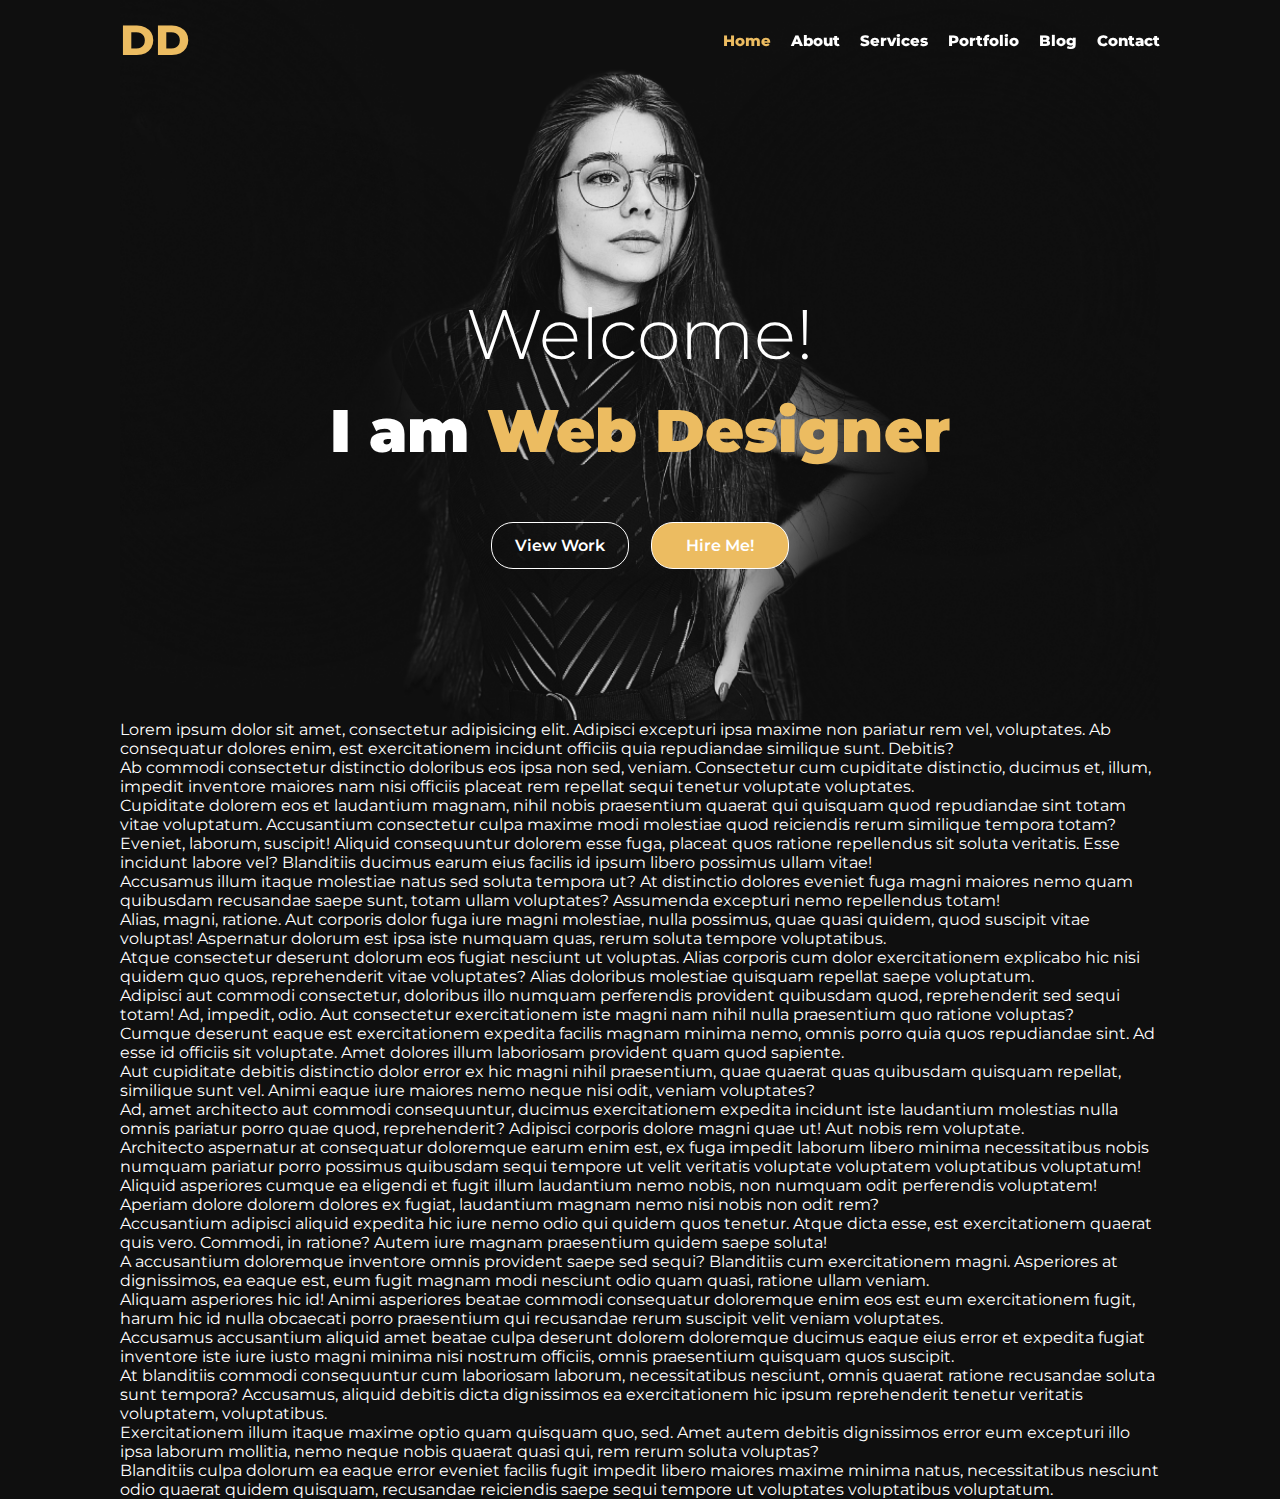
==== index.html @ 5b149321 "Header is complete" ====
<!doctype html>
<html lang="en">
<head>
    <meta charset="UTF-8">
    <meta name="viewport"
          content="width=device-width, user-scalable=no, initial-scale=1.0, maximum-scale=1.0, minimum-scale=1.0">
    <meta http-equiv="X-UA-Compatible" content="ie=edge">
    <link rel="preconnect" href="https://fonts.googleapis.com">
    <link rel="preconnect" href="https://fonts.gstatic.com" crossorigin>
    <link href="https://fonts.googleapis.com/css2?family=Montserrat:ital,wght@0,100;0,200;0,300;0,400;0,500;0,600;0,700;0,800;0,900;1,100;1,200;1,300;1,400;1,500;1,600;1,700;1,800;1,900&display=swap"
          rel="stylesheet">
    <link rel="stylesheet" href="css/styles.css">
    <title>Document</title>
</head>
<body>
<header class="header">
    <div class="arrow-back">
        <span></span>
    </div>
    <div class="container">
        <div class="header__body">
            <a class="header__brand" href="#">DD</a>
            <div class="menu-burger">
                <span></span>
            </div>
            <nav class="header__menu">
                <ul class="header__list">
                    <li><a href="#" class="header__link header__link_active">Home</a></li>
                    <li><a href="#" class="header__link">About</a></li>
                    <li><a href="#" class="header__link">Services</a></li>
                    <li><a href="#" class="header__link">Portfolio</a></li>
                    <li><a href="#" class="header__link">Blog</a></li>
                    <li><a href="#" class="header__link">Contact</a></li>
                </ul>
            </nav>
        </div>
    </div>
</header>
<section class="welcome">
    <div class="container">
        <div class="welcome__wrapper">
            <h1 class="welcome__title">Welcome!</h1>
            <h2 class="welcome__subtitle">I am <span class="welcome__subtitle welcome__subtitle_colored">Web Designer</span></h2>
            <div class="welcome__btns">
                <a class="welcome__btn" href="#">View Work</a>
                <a class="welcome__btn welcome__btn_colored" href="#">Hire Me!</a>
            </div>
        </div>
    </div>
</section>
<section class="about">
    <div class="container">
        <div>Lorem ipsum dolor sit amet, consectetur adipisicing elit. Adipisci excepturi ipsa maxime non pariatur rem
            vel,
            voluptates. Ab consequatur dolores enim, est exercitationem incidunt officiis quia repudiandae similique
            sunt.
            Debitis?
        </div>
        <div>Ab commodi consectetur distinctio doloribus eos ipsa non sed, veniam. Consectetur cum cupiditate
            distinctio,
            ducimus et, illum, impedit inventore maiores nam nisi officiis placeat rem repellat sequi tenetur voluptate
            voluptates.
        </div>
        <div>Cupiditate dolorem eos et laudantium magnam, nihil nobis praesentium quaerat qui quisquam quod repudiandae
            sint
            totam vitae voluptatum. Accusantium consectetur culpa maxime modi molestiae quod reiciendis rerum similique
            tempora totam?
        </div>
        <div>Eveniet, laborum, suscipit! Aliquid consequuntur dolorem esse fuga, placeat quos ratione repellendus sit
            soluta
            veritatis. Esse incidunt labore vel? Blanditiis ducimus earum eius facilis id ipsum libero possimus ullam
            vitae!
        </div>
        <div>Accusamus illum itaque molestiae natus sed soluta tempora ut? At distinctio dolores eveniet fuga magni
            maiores
            nemo quam quibusdam recusandae saepe sunt, totam ullam voluptates? Assumenda excepturi nemo repellendus
            totam!
        </div>
        <div>Alias, magni, ratione. Aut corporis dolor fuga iure magni molestiae, nulla possimus, quae quasi quidem,
            quod
            suscipit vitae voluptas! Aspernatur dolorum est ipsa iste numquam quas, rerum soluta tempore voluptatibus.
        </div>
        <div>Atque consectetur deserunt dolorum eos fugiat nesciunt ut voluptas. Alias corporis cum dolor exercitationem
            explicabo hic nisi quidem quo quos, reprehenderit vitae voluptates? Alias doloribus molestiae quisquam
            repellat
            saepe voluptatum.
        </div>
        <div>Adipisci aut commodi consectetur, doloribus illo numquam perferendis provident quibusdam quod,
            reprehenderit
            sed sequi totam! Ad, impedit, odio. Aut consectetur exercitationem iste magni nam nihil nulla praesentium
            quo
            ratione voluptas?
        </div>
        <div>Cumque deserunt eaque est exercitationem expedita facilis magnam minima nemo, omnis porro quia quos
            repudiandae
            sint. Ad esse id officiis sit voluptate. Amet dolores illum laboriosam provident quam quod sapiente.
        </div>
        <div>Aut cupiditate debitis distinctio dolor error ex hic magni nihil praesentium, quae quaerat quas quibusdam
            quisquam repellat, similique sunt vel. Animi eaque iure maiores nemo neque nisi odit, veniam voluptates?
        </div>
        <div>Ad, amet architecto aut commodi consequuntur, ducimus exercitationem expedita incidunt iste laudantium
            molestias nulla omnis pariatur porro quae quod, reprehenderit? Adipisci corporis dolore magni quae ut! Aut
            nobis
            rem voluptate.
        </div>
        <div>Architecto aspernatur at consequatur doloremque earum enim est, ex fuga impedit laborum libero minima
            necessitatibus nobis numquam pariatur porro possimus quibusdam sequi tempore ut velit veritatis voluptate
            voluptatem voluptatibus voluptatum!
        </div>
        <div>Aliquid asperiores cumque ea eligendi et fugit illum laudantium nemo nobis, non numquam odit perferendis
            voluptatem! Aperiam dolore dolorem dolores ex fugiat, laudantium magnam nemo nisi nobis non odit rem?
        </div>
        <div>Accusantium adipisci aliquid expedita hic iure nemo odio qui quidem quos tenetur. Atque dicta esse, est
            exercitationem quaerat quis vero. Commodi, in ratione? Autem iure magnam praesentium quidem saepe soluta!
        </div>
        <div>A accusantium doloremque inventore omnis provident saepe sed sequi? Blanditiis cum exercitationem magni.
            Asperiores at dignissimos, ea eaque est, eum fugit magnam modi nesciunt odio quam quasi, ratione ullam
            veniam.
        </div>
        <div>Aliquam asperiores hic id! Animi asperiores beatae commodi consequatur doloremque enim eos est eum
            exercitationem fugit, harum hic id nulla obcaecati porro praesentium qui recusandae rerum suscipit velit
            veniam
            voluptates.
        </div>
        <div>Accusamus accusantium aliquid amet beatae culpa deserunt dolorem doloremque ducimus eaque eius error et
            expedita fugiat inventore iste iure iusto magni minima nisi nostrum officiis, omnis praesentium quisquam
            quos
            suscipit.
        </div>
        <div>At blanditiis commodi consequuntur cum laboriosam laborum, necessitatibus nesciunt, omnis quaerat ratione
            recusandae soluta sunt tempora? Accusamus, aliquid debitis dicta dignissimos ea exercitationem hic ipsum
            reprehenderit tenetur veritatis voluptatem, voluptatibus.
        </div>
        <div>Exercitationem illum itaque maxime optio quam quisquam quo, sed. Amet autem debitis dignissimos error eum
            excepturi illo ipsa laborum mollitia, nemo neque nobis quaerat quasi qui, rem rerum soluta voluptas?
        </div>
        <div>Blanditiis culpa dolorum ea eaque error eveniet facilis fugit impedit libero maiores maxime minima natus,
            necessitatibus nesciunt odio quaerat quidem quisquam, recusandae reiciendis saepe sequi tempore ut
            voluptates
            voluptatibus voluptatum.
        </div>
    </div>
</section>
<script src="js/main.js"></script>
</body>
</html>
---- css/styles.css ----
/*ZERO STYLES*/
*, *::before, *::after {
    box-sizing: border-box;
}

* {
    margin: 0;
    padding: 0;
    font: inherit;
}

body {
    min-height: 100vh;
}

img, picture, svg, video {
    display: block;
    max-width: 100%;
}

ul li {
    list-style: none;
}

a {
    text-decoration: none;
    color: white;
}

/*GLOBAL*/
body {
    font-family: 'Montserrat', sans-serif;
    background-color: #0F0F0F;
    color: white;
}

.container {
    max-width: 1070px;
    margin: 0 auto;
    padding: 0 15px;
}

/*HEADER*/
.header {
    position: fixed;
    align-items: center;
    width: 100%;
    top: 0;
    left: 0;
    z-index: 50;
    background-color: transparent;
    transition: transform .1s linear;
}

.header.header_hide {
    transform: translateY(-80px);
}

.header.like_a_glass::before {
    content: '';
    position: absolute;
    top: 0;
    left: 0;
    width: 100%;
    height: 100%;
    background: rgba(8, 8, 8, 0.50);
    backdrop-filter: blur(4.5px);
}

.header__body {
    position: relative;
    display: flex;
    justify-content: space-between;
    align-items: center;
    height: 80px;
}

.header__brand {
    color: #ECBC61;
    font-size: 42px;
    font-weight: 800;
    opacity: 1;
    transition: all 0.3s;
}

.header__list {
    display: flex;
}

.header__list li {
    margin: 0 0 0 20px;
}

.header__link {
    font-size: 15px;
    font-weight: 800;
}

.header__link.header__link_active {
    color: #ECBC61;
}

.header__link:hover {
    color: #ECBC61;
    transition: all 0.3s;
}

.menu-burger {
    display: none;
}

.arrow-back {
    opacity: 0;
    transition: all 0.2s;
}

/*SECTION WELCOME*/
.welcome__wrapper {
    display: flex;
    flex-direction: column;
    justify-content: center;
    min-height: 720px;
    background-repeat: no-repeat;
    background-size: cover;
    background-position: center;
    background-image: url('../images/designer_photo.png');
}

.welcome__title {
    color: #FFF;
    text-align: center;
    font-size: 70px;
    font-weight: 300;
    margin-top: 140px;
}

.welcome__subtitle {
    color: #FFF;
    text-align: center;
    font-size: 60px;
    font-weight: 900;
    margin-top: 17px;
}

.welcome__subtitle.welcome__subtitle_colored {
    color: #ECBC61;
}

.welcome__btns {
    display: flex;
    justify-content: center;
    margin-top: 55px;
}

.welcome__btn {
    display: flex;
    justify-content: center;
    align-items: center;
    color: #FFF;
    text-align: center;
    font-size: 16px;
    font-weight: 600;
    width: 138px;
    height: 47px;
    flex-shrink: 0;
    border-radius: 22px;
    border: 1px solid #FFF;
    transition: all 0.3s;
}

.welcome__btn.welcome__btn_colored {
    background-color: #ECBC61;
}

.welcome__btn:hover {
    background-color: #ECBC61;
    transition: all 0.3s;
}

.welcome__btn + .welcome__btn {
    margin-left: 22px;
}

/*MEDIA*/
@media (max-width: 767px) {
    body.active {
        overflow: hidden;
    }

    .header.header_hide {
        transform: translateY(-50px);
    }

    .header__body {
        height: 50px;
    }

    /*menu-burger*/
    .menu-burger {
        display: block;
        position: relative;
        width: 47px;
        height: 21px;
    }

    .menu-burger span {
        position: absolute;
        background-color: #ECBC61;
        left: 0;
        width: 100%;
        height: 2px;
        top: 9px;
        border-radius: 5px;
    }

    .menu-burger::before,
    .menu-burger::after {
        content: '';
        background-color: #ECBC61;
        position: absolute;
        width: 100%;
        height: 2px;
        left: 0;
        border-radius: 5px;
    }

    .menu-burger::before {
        top: 1px;
    }

    .menu-burger::after {
        bottom: 2px;
    }

    .menu-burger.active {
        display: none;
    }

    /*arrow-back*/
    .arrow-back {
        opacity: 0;
        position: fixed;
        width: 47px;
        height: 21px;
        left: 10px;
        top: 25px;
        z-index: 3;
    }

    .arrow-back.active {
        opacity: 1;
        transition: all 2s;
    }

    .arrow-back span {
        position: absolute;
        background-color: #ECBC61;
        left: 0;
        width: 100%;
        height: 2px;
        top: 9px;
        border-radius: 5px;
    }

    .arrow-back::before,
    .arrow-back::after {
        content: '';
        background-color: #ECBC61;
        position: absolute;
        width: 50%;
        height: 2px;
        left: 0;
        border-radius: 5px;
    }

    .arrow-back::before {
        top: 1px;
        left: -3px;
        transform: rotate(-45deg);
    }

    .arrow-back::after {
        bottom: 2px;
        left: -3px;
        transform: rotate(45deg);
    }

    /*header__brand*/
    .header__brand.active {
        opacity: 0;
        transition: all 0.3s;
    }

    /*header__menu*/
    .header__menu {
        position: fixed;
        top: 0;
        right: -100%;
        width: 100%;
        height: 100%;
        overflow: auto;
        background: rgba(8, 8, 8, 0.50);
        backdrop-filter: blur(4.5px);
        padding: 0 10px 20px 10px;
        transition: all 0.4s;
    }

    .header__menu.active {
        right: 0;
    }

    .header__list {
        display: flex;
        flex-direction: column;
        align-items: end;
    }

    .header__list li {
        margin: 20px 0 0 0;
    }

    .header__link {
        font-size: 25px;
    }

    /*SECTION WELCOME MEDIA*/
    .welcome__wrapper {
        min-height: 450px;
    }

    .welcome__title {
        font-size: 34px;
        margin-top: 140px;
    }

    .welcome__subtitle {
        font-size: 30px;
    }
}
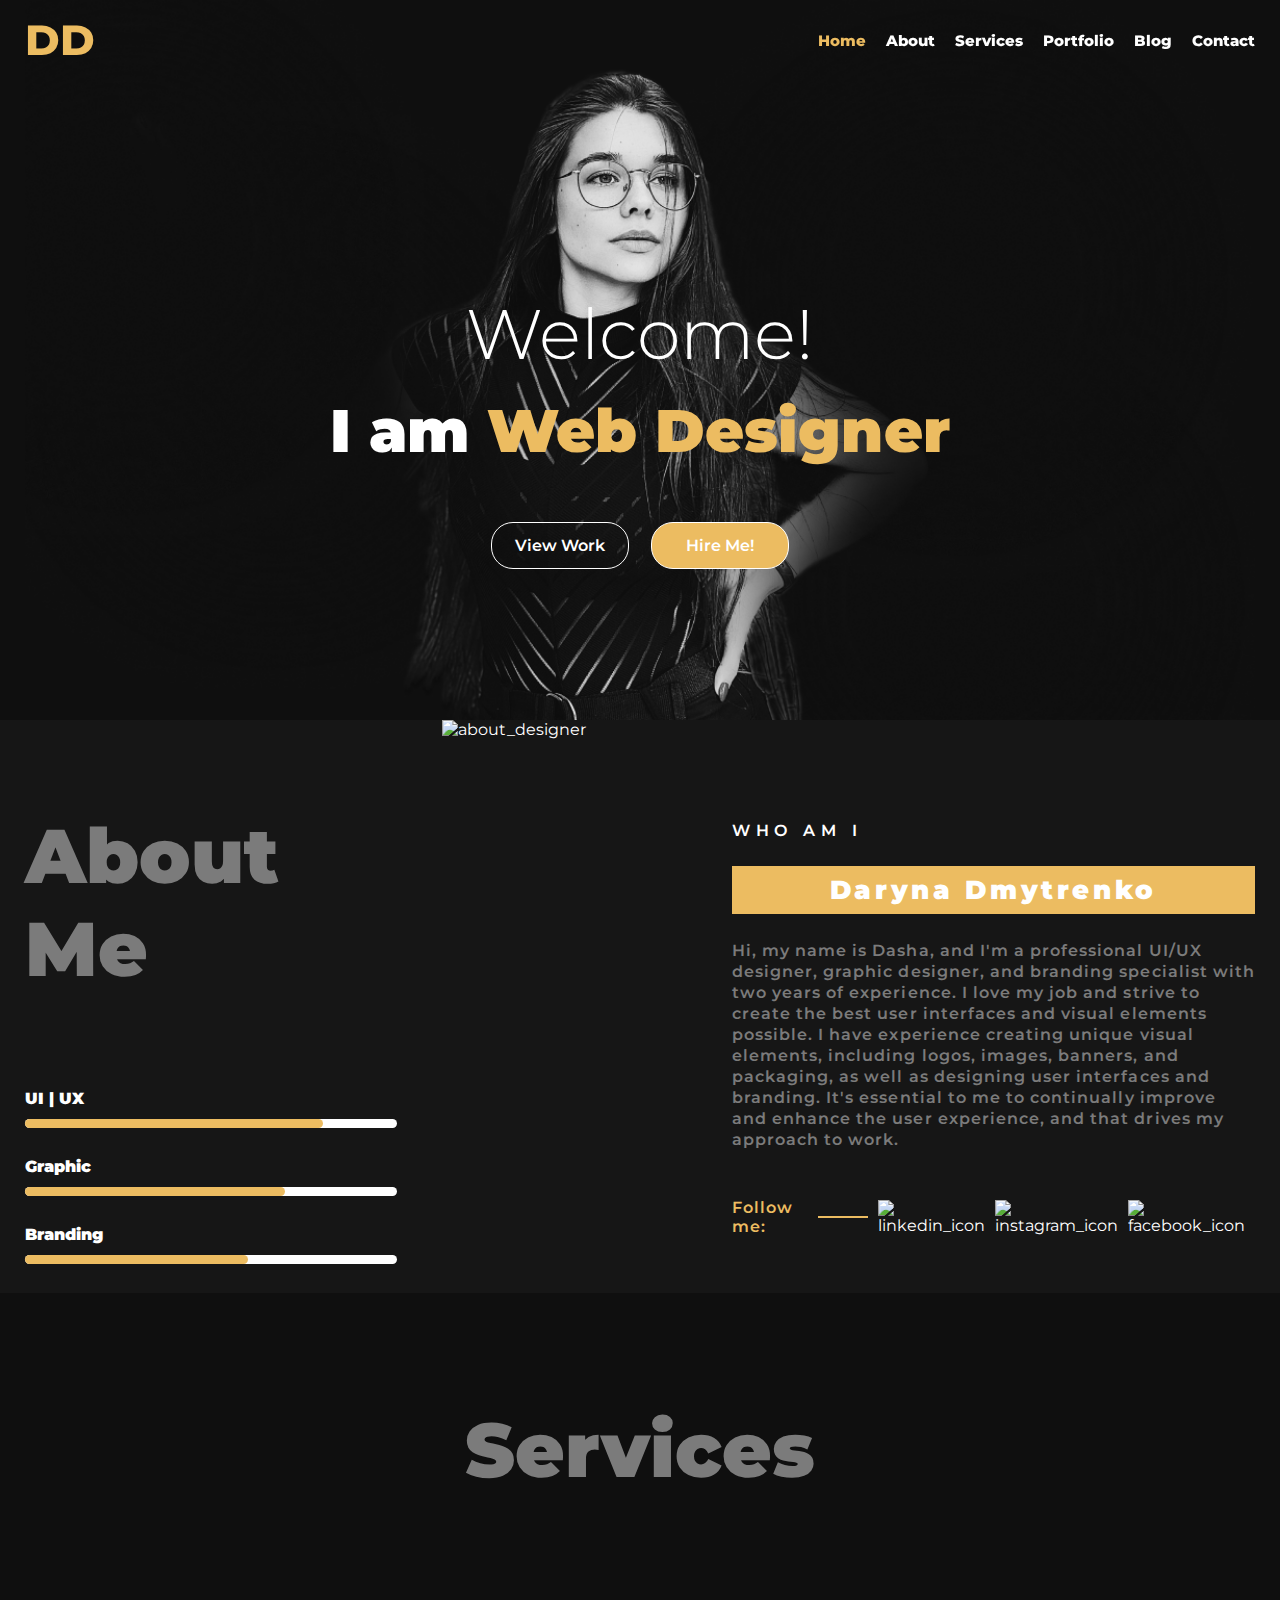
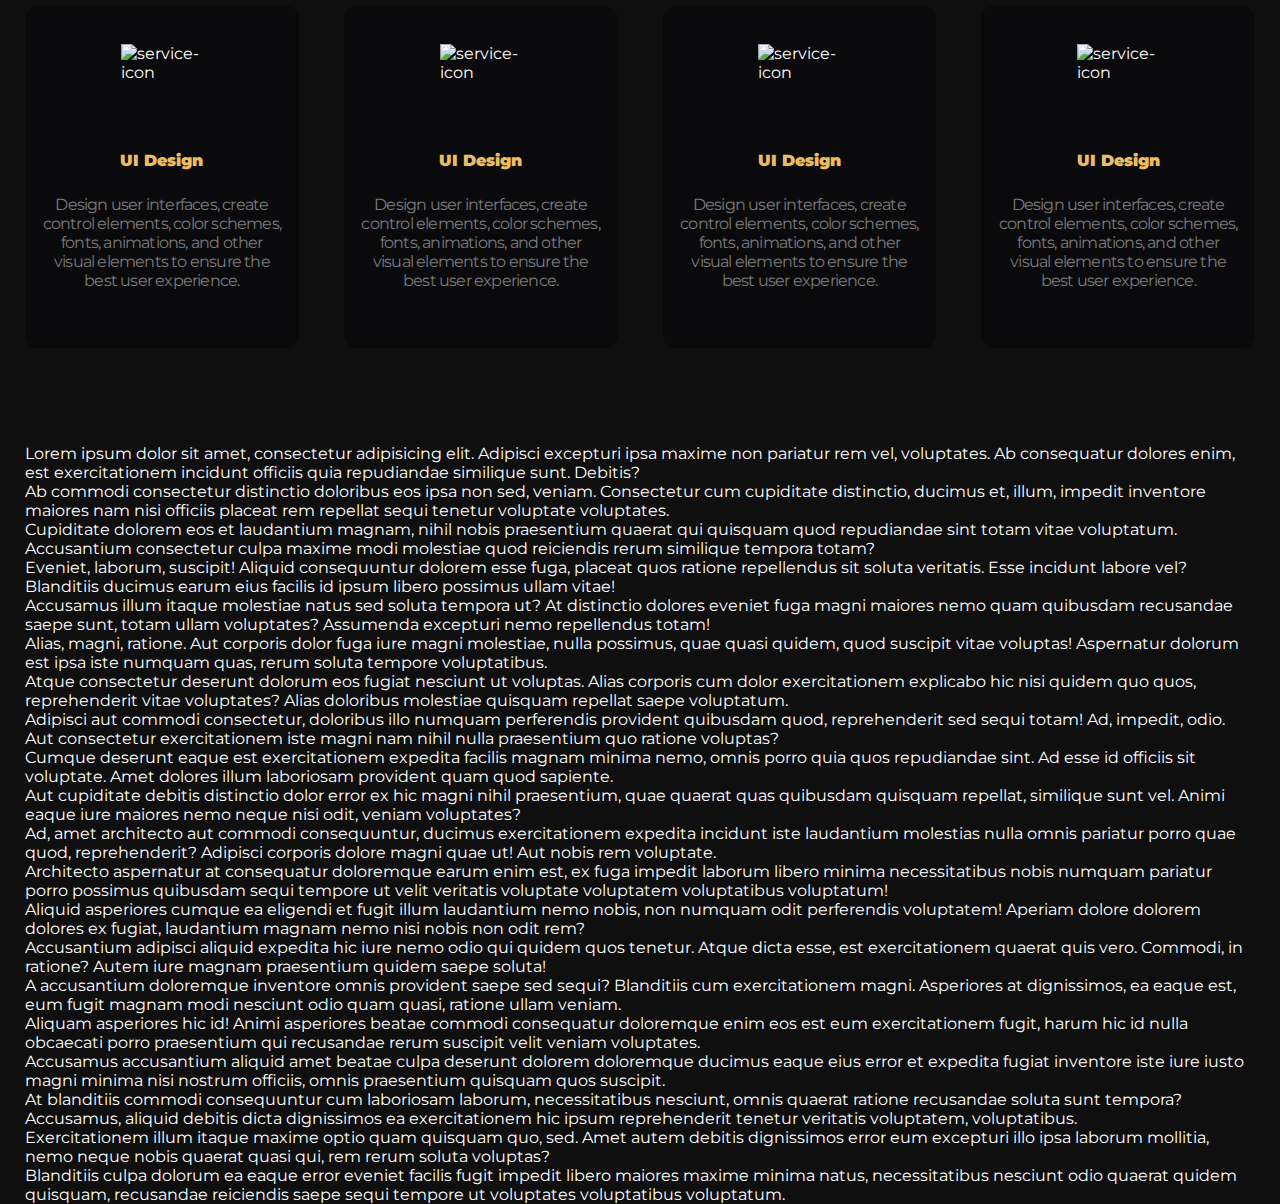
==== commit 7e9be98f: "Section services completed" ====
--- a/index.html
+++ b/index.html
@@ -40,7 +40,8 @@
     <div class="container">
         <div class="welcome__wrapper">
             <h1 class="welcome__title">Welcome!</h1>
-            <h2 class="welcome__subtitle">I am <span class="welcome__subtitle welcome__subtitle_colored">Web Designer</span></h2>
+            <h2 class="welcome__subtitle">I am <span
+                    class="welcome__subtitle welcome__subtitle_colored">Web Designer</span></h2>
             <div class="welcome__btns">
                 <a class="welcome__btn" href="#">View Work</a>
                 <a class="welcome__btn welcome__btn_colored" href="#">Hire Me!</a>
@@ -49,6 +50,112 @@
     </div>
 </section>
 <section class="about">
+    <div class="container">
+        <h2 class="main-title about__title_outer">About Me</h2>
+        <div class="about__wrapper">
+            <div class="about__block about__block_paddings">
+                <h2 class="main-title about__title_inner">About Me</h2>
+                <div class="about__skills">
+                    <div class="about__skills-item">
+                        <span>UI | UX</span>
+                        <div class="hollow-line">
+                            <div class="colored-line colored-line_80"></div>
+                        </div>
+                    </div>
+                    <div class="about__skills-item">
+                        <span>Graphic</span>
+                        <div class="hollow-line">
+                            <div class="colored-line colored-line_60"></div>
+                        </div>
+                    </div>
+                    <div class="about__skills-item">
+                        <span>Branding</span>
+                        <div class="hollow-line">
+                            <div class="colored-line colored-line_50"></div>
+                        </div>
+                    </div>
+                </div>
+                <div class="about__block about__block_img_mini">
+                    <img src="images/designer_photo_about_mini.png" alt="about_designer">
+                </div>
+            </div>
+            <div class="about__block about__block_img">
+                <img src="images/designer_photo_about.png" alt="about_designer">
+            </div>
+            <div class="about__block about__block_info">
+                <span>WHO AM I</span>
+                <h3>Daryna Dmytrenko</h3>
+                <p>
+                    Hi, my name is Dasha, and I'm a professional UI/UX designer, graphic designer, and branding
+                    specialist with two years of experience. I love my job and strive to create the best user interfaces
+                    and visual elements possible. I have experience creating unique visual elements, including logos,
+                    images, banners, and packaging, as well as designing user interfaces and branding. It's essential to
+                    me to continually improve and enhance the user experience, and that drives my approach to work.
+                </p>
+                <div class="about__social">
+                    <span>Follow me:</span>
+                    <div class="about__social-line"></div>
+                    <div class="about__social-block">
+                        <a class="about__social-link" href="#"><img src="images/linkedin.svg" alt="linkedin_icon"></a>
+                        <a class="about__social-link" href="#"><img src="images/instagram.svg" alt="instagram_icon"></a>
+                        <a class="about__social-link" href="#"><img src="images/facebook.svg" alt="facebook_icon"></a>
+                    </div>
+                </div>
+            </div>
+        </div>
+    </div>
+</section>
+
+<section class="services">
+    <div class="container">
+        <div class="services__wrapper">
+        <h2 class="main-title services__title">Services</h2>
+            <ul class="services__list">
+                <li class="services__item">
+                    <a class="services__link" href="#">
+                        <img class="services__img" src="images/instagram.svg" alt="service-icon">
+                        <span class="services__service-title">UI Design</span>
+                        <p class="services__info">
+                            Design user interfaces, create control elements, color schemes, fonts, animations, and other
+                            visual elements to ensure the best user experience.
+                        </p>
+                    </a>
+                </li>
+                <li class="services__item">
+                    <a class="services__link" href="#">
+                        <img class="services__img" src="images/instagram.svg" alt="service-icon">
+                        <span class="services__service-title">UI Design</span>
+                        <p class="services__info">
+                            Design user interfaces, create control elements, color schemes, fonts, animations, and other
+                            visual elements to ensure the best user experience.
+                        </p>
+                    </a>
+                </li>
+                <li class="services__item">
+                    <a class="services__link" href="#">
+                        <img class="services__img" src="images/instagram.svg" alt="service-icon">
+                        <span class="services__service-title">UI Design</span>
+                        <p class="services__info">
+                            Design user interfaces, create control elements, color schemes, fonts, animations, and other
+                            visual elements to ensure the best user experience.
+                        </p>
+                    </a>
+                </li>
+                <li class="services__item">
+                    <a class="services__link" href="#">
+                        <img class="services__img" src="images/instagram.svg" alt="service-icon">
+                        <span class="services__service-title">UI Design</span>
+                        <p class="services__info">
+                            Design user interfaces, create control elements, color schemes, fonts, animations, and other
+                            visual elements to ensure the best user experience.
+                        </p>
+                    </a>
+                </li>
+            </ul>
+        </div>
+    </div>
+</section>
+<section class="test">
     <div class="container">
         <div>Lorem ipsum dolor sit amet, consectetur adipisicing elit. Adipisci excepturi ipsa maxime non pariatur rem
             vel,
--- a/css/styles.css
+++ b/css/styles.css
@@ -35,7 +35,7 @@
 }
 
 .container {
-    max-width: 1070px;
+    max-width: 1260px;
     margin: 0 auto;
     padding: 0 15px;
 }
@@ -181,12 +181,250 @@
     margin-left: 22px;
 }
 
+/*SECTION ABOUT*/
+.about {
+    background: #161616;
+}
+
+.about__wrapper {
+    display: grid;
+    grid-template-columns: 1fr 1fr 1fr;
+}
+
+.main-title.about__title_outer {
+    display: none;
+}
+
+/*about block paddings, skills*/
+.about__block.about__block_paddings {
+    padding: 89px 45px 0 0;
+}
+
+.about__skills {
+    margin-top: 94px;
+}
+
+.main-title {
+    color: #7B7B7B;
+    font-size: 76px;
+    font-weight: 900;
+}
+
+.about__skills-item span {
+    color: #FFF;
+    font-size: 16px;
+    font-weight: 900;
+}
+
+.hollow-line {
+    width: 372px;
+    height: 9px;
+    flex-shrink: 0;
+    border-radius: 20px;
+    background: #FFF;
+    margin-top: 11px;
+    margin-bottom: 29px;
+}
+
+.colored-line {
+    height: 9px;
+    flex-shrink: 0;
+    border-radius: 20px;
+    background: #ECBC61;
+}
+
+.colored-line.colored-line_80 {
+    width: 80%;
+}
+
+.colored-line.colored-line_60 {
+    width: 70%;
+}
+
+.colored-line.colored-line_50 {
+    width: 60%;
+}
+
+.about__block.about__block_img_mini {
+    display: none;
+}
+
+/*about block info*/
+.about__block.about__block_info {
+    padding: 101px 0 0 22px;
+}
+
+.about__block.about__block_info span {
+    color: #FFF;
+    font-size: 16px;
+    font-weight: 600;
+    letter-spacing: 5.84px;
+}
+
+.about__block.about__block_info h3 {
+    text-align: center;
+    color: #FFF;
+    font-size: 26px;
+    font-weight: 900;
+    letter-spacing: 3.64px;
+    padding: 8px 6px;
+    background-color: #ECBC61;
+    margin-top: 26px;
+}
+
+.about__block.about__block_info p {
+    margin-top: 26px;
+    color: #7B7B7B;
+    font-size: 16px;
+    font-weight: 600;
+    line-height: 21px;
+    letter-spacing: 1.04px;
+}
+
+.about__social {
+    margin-top: 48px;
+    display: flex;
+    align-items: center;
+}
+
+.about__block.about__block_info .about__social span {
+    color: #ECBC61;
+    font-size: 16px;
+    font-weight: 600;
+    letter-spacing: 1.04px;
+    margin-right: 10px;
+}
+
+.about__social-line {
+    width: 65px;
+    height: 2px;
+    background-color: #ECBC61;
+    margin-right: 10px;
+}
+
+.about__social-block {
+    display: flex;
+    align-items: center;
+}
+
+.about__social-link {
+    margin-right: 10px;
+}
+
+/*SECTION SERVICES*/
+.services {
+    padding-bottom: 96px;
+    background: #0F0F0F;
+}
+
+.main-title.services__title {
+    text-align: center;
+    margin-top: 110px;
+}
+
+.services__list {
+    display: grid;
+    grid-template-columns: 1fr 1fr 1fr 1fr;
+    grid-column-gap: 45px;
+    margin-top: 110px;
+}
+
+.services__item {
+    border-radius: 13px;
+    background: #0A0A0C;
+    padding: 25px 16px 45px 16px;
+    height: 342px;
+}
+
+.services__link {
+    display: flex;
+    flex-direction: column;
+    justify-content: space-around;
+    align-items: center;
+    height: 100%;
+}
+
+.services__img {
+    width: 82px;
+    height: 82px;
+}
+
+.services__service-title {
+    color: #ECBC61;
+    text-align: center;
+    font-size: 16px;
+    font-weight: 900;
+}
+
+.services__info {
+    color: #7B7B7B;
+    text-align: center;
+    font-size: 16px;
+    font-weight: 400;
+    letter-spacing: -0.8px;
+}
+
 /*MEDIA*/
+@media (max-width: 1024px) {
+    /*SECTION ABOUT MEDIA(1024px)*/
+    .about__wrapper {
+        grid-template-columns: 1fr 1fr;
+        margin-top: 27px;
+    }
+
+    /*about block paddings, skills*/
+    .main-title.about__title_outer {
+        display: block;
+        margin-top: 32px;
+        text-align: center;
+    }
+
+    .main-title.about__title_inner {
+        display: none;
+    }
+
+    .about__block.about__block_paddings {
+        padding: 0;
+    }
+
+    .about__skills {
+        margin-top: 0;
+    }
+
+    .hollow-line {
+        width: 100%;
+    }
+
+    .about__block.about__block_img_mini {
+        display: block;
+    }
+
+    .about__block.about__block_img_mini img {
+        width: 100%;
+    }
+
+    .about__block.about__block_img {
+        display: none;
+    }
+
+    /*about block info*/
+    .about__block.about__block_info {
+        padding: 0 0 0 22px;
+    }
+
+    /*SECTION SERVICES MEDIA(1024px)*/
+    .services__list {
+        grid-template-columns: 1fr 1fr;
+        grid-gap: 45px;
+    }
+}
+
 @media (max-width: 767px) {
     body.active {
         overflow: hidden;
     }
 
+    /*HEADER MEDIA(767px)*/
     .header.header_hide {
         transform: translateY(-50px);
     }
@@ -285,13 +523,13 @@
         transform: rotate(45deg);
     }
 
-    /*header__brand*/
+    /*header brand*/
     .header__brand.active {
         opacity: 0;
         transition: all 0.3s;
     }
 
-    /*header__menu*/
+    /*header menu*/
     .header__menu {
         position: fixed;
         top: 0;
@@ -323,7 +561,7 @@
         font-size: 25px;
     }
 
-    /*SECTION WELCOME MEDIA*/
+    /*SECTION WELCOME MEDIA(767px)*/
     .welcome__wrapper {
         min-height: 450px;
     }
@@ -336,4 +574,44 @@
     .welcome__subtitle {
         font-size: 30px;
     }
-}
+
+    /*SECTION ABOUT MEDIA(767px)*/
+    .about__wrapper {
+        grid-template-columns: 1fr;
+    }
+
+    .main-title {
+        font-size: 56px;
+    }
+
+    .about__block.about__block_info {
+        grid-row-start: 1;
+    }
+
+    .about__block.about__block_img_mini {
+        display: none;
+    }
+
+    .about__skills {
+        margin-top: 38px;
+    }
+
+    .about__block.about__block_info {
+        padding: 0;
+    }
+
+    /*SECTION SERVICES MEDIA(767px)*/
+    .services__list {
+        grid-template-columns: 1fr;
+    }
+}
+
+@media (max-width: 576px) {
+    /*SECTION ABOUT MEDIA(576px)*/
+    .main-title {
+        font-size: 50px;
+    }
+
+    /*SECTION SERVICES MEDIA(576px)*/
+
+}
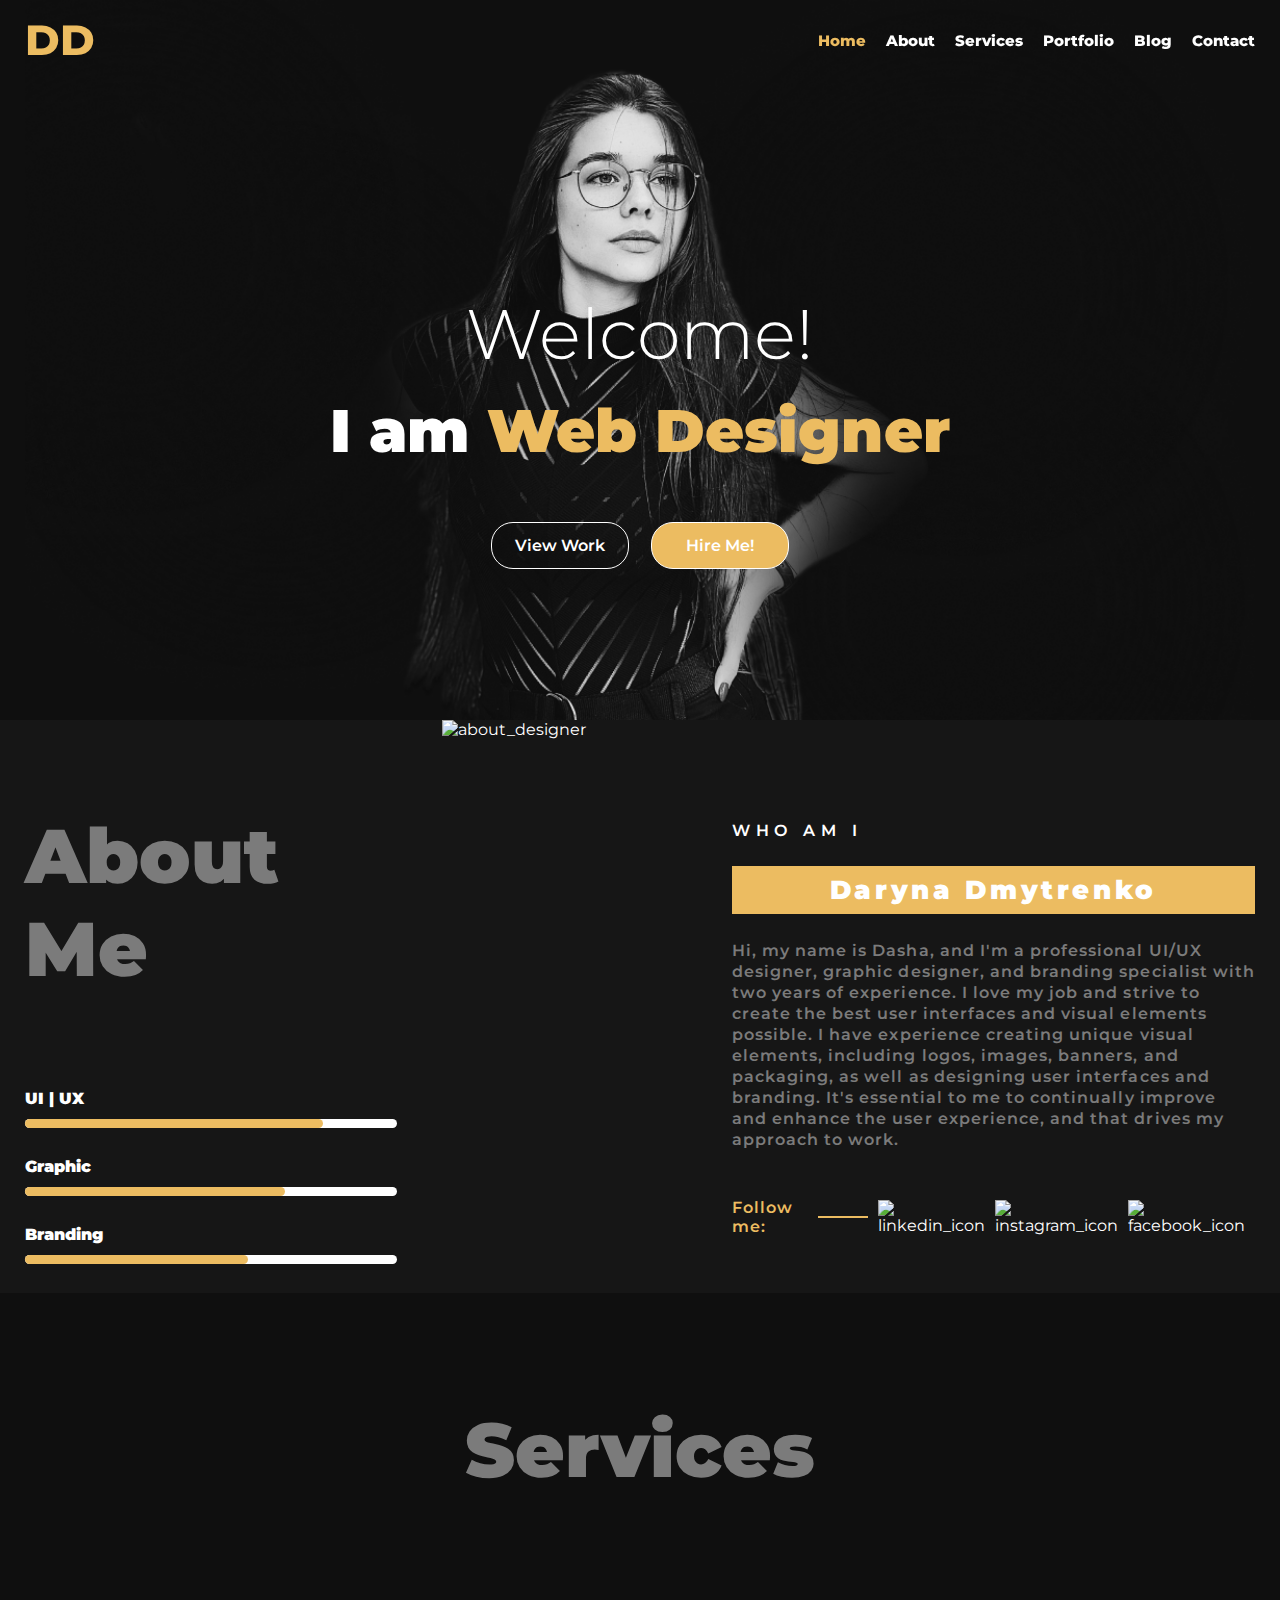
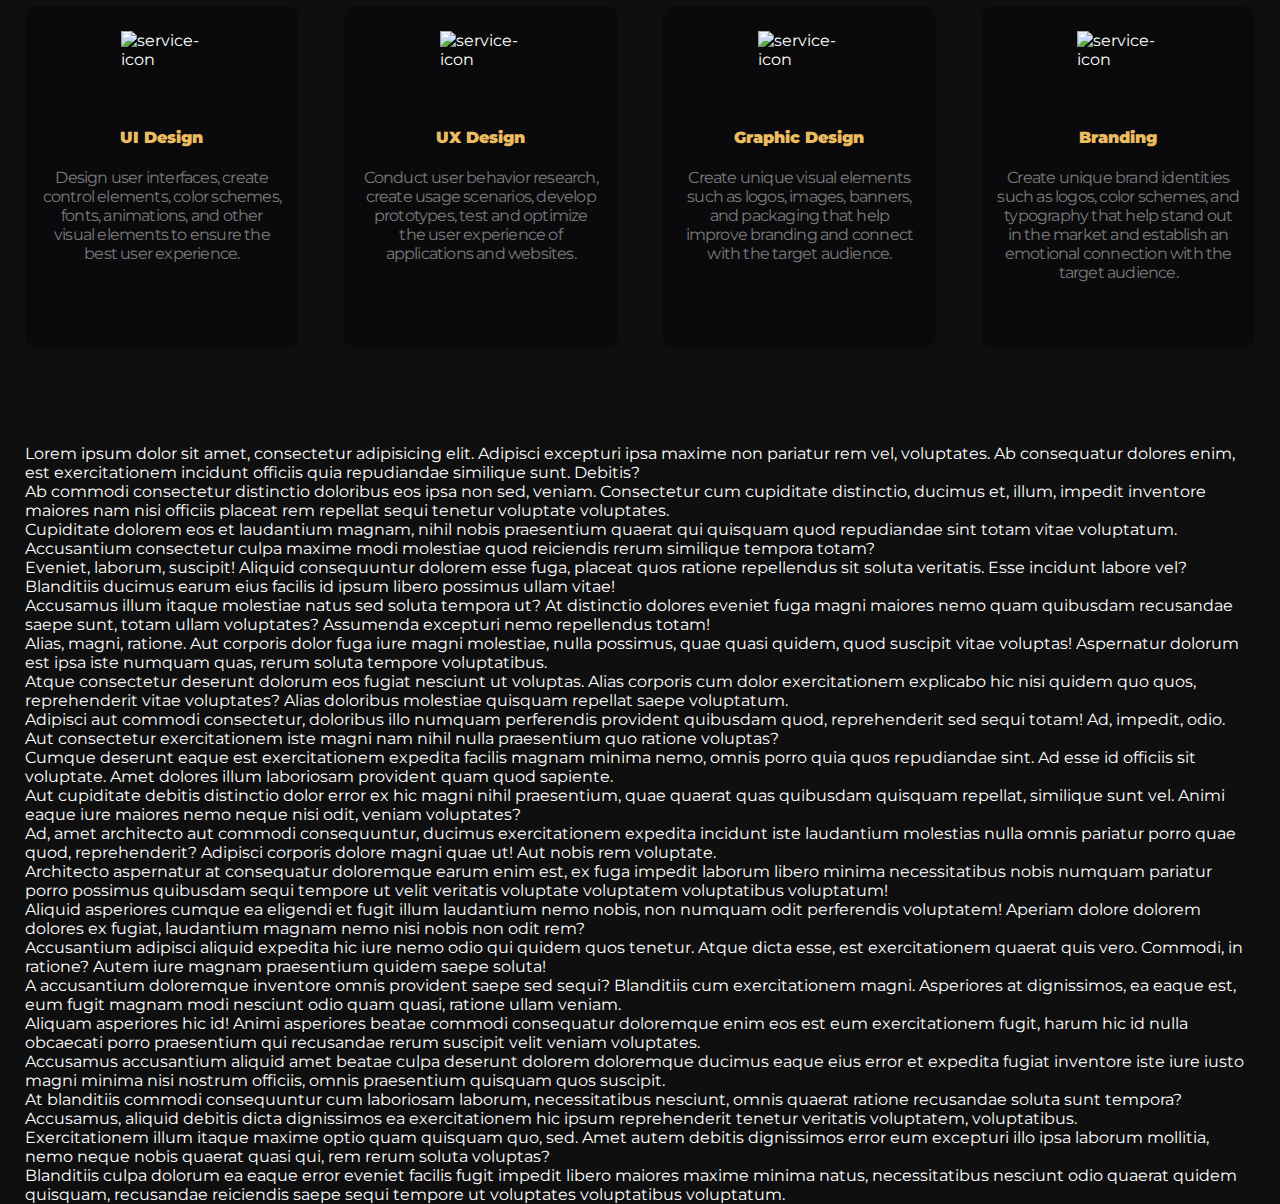
==== commit 4107c887: "added some features to Services section" ====
--- a/index.html
+++ b/index.html
@@ -109,7 +109,7 @@
 <section class="services">
     <div class="container">
         <div class="services__wrapper">
-        <h2 class="main-title services__title">Services</h2>
+            <h2 class="main-title services__title">Services</h2>
             <ul class="services__list">
                 <li class="services__item">
                     <a class="services__link" href="#">
@@ -124,30 +124,30 @@
                 <li class="services__item">
                     <a class="services__link" href="#">
                         <img class="services__img" src="images/instagram.svg" alt="service-icon">
-                        <span class="services__service-title">UI Design</span>
-                        <p class="services__info">
-                            Design user interfaces, create control elements, color schemes, fonts, animations, and other
-                            visual elements to ensure the best user experience.
-                        </p>
-                    </a>
-                </li>
-                <li class="services__item">
-                    <a class="services__link" href="#">
-                        <img class="services__img" src="images/instagram.svg" alt="service-icon">
-                        <span class="services__service-title">UI Design</span>
-                        <p class="services__info">
-                            Design user interfaces, create control elements, color schemes, fonts, animations, and other
-                            visual elements to ensure the best user experience.
-                        </p>
-                    </a>
-                </li>
-                <li class="services__item">
-                    <a class="services__link" href="#">
-                        <img class="services__img" src="images/instagram.svg" alt="service-icon">
-                        <span class="services__service-title">UI Design</span>
-                        <p class="services__info">
-                            Design user interfaces, create control elements, color schemes, fonts, animations, and other
-                            visual elements to ensure the best user experience.
+                        <span class="services__service-title">UX Design</span>
+                        <p class="services__info">
+                            Conduct user behavior research, create usage scenarios, develop prototypes, test and
+                            optimize the user experience of applications and websites.
+                        </p>
+                    </a>
+                </li>
+                <li class="services__item">
+                    <a class="services__link" href="#">
+                        <img class="services__img" src="images/instagram.svg" alt="service-icon">
+                        <span class="services__service-title">Graphic Design</span>
+                        <p class="services__info">
+                            Create unique visual elements such as logos, images, banners, and packaging that help
+                            improve branding and connect with the target audience.
+                        </p>
+                    </a>
+                </li>
+                <li class="services__item">
+                    <a class="services__link" href="#">
+                        <img class="services__img" src="images/instagram.svg" alt="service-icon">
+                        <span class="services__service-title">Branding</span>
+                        <p class="services__info">
+                            Create unique brand identities such as logos, color schemes, and typography that help stand
+                            out in the market and establish an emotional connection with the target audience.
                         </p>
                     </a>
                 </li>
--- a/css/styles.css
+++ b/css/styles.css
@@ -326,6 +326,7 @@
     display: grid;
     grid-template-columns: 1fr 1fr 1fr 1fr;
     grid-column-gap: 45px;
+    grid-auto-rows: minmax(342px, auto);
     margin-top: 110px;
 }
 
@@ -333,13 +334,11 @@
     border-radius: 13px;
     background: #0A0A0C;
     padding: 25px 16px 45px 16px;
-    height: 342px;
 }
 
 .services__link {
     display: flex;
     flex-direction: column;
-    justify-content: space-around;
     align-items: center;
     height: 100%;
 }
@@ -347,6 +346,7 @@
 .services__img {
     width: 82px;
     height: 82px;
+    margin-bottom: 15px;
 }
 
 .services__service-title {
@@ -354,6 +354,7 @@
     text-align: center;
     font-size: 16px;
     font-weight: 900;
+    margin-bottom: 21px;
 }
 
 .services__info {
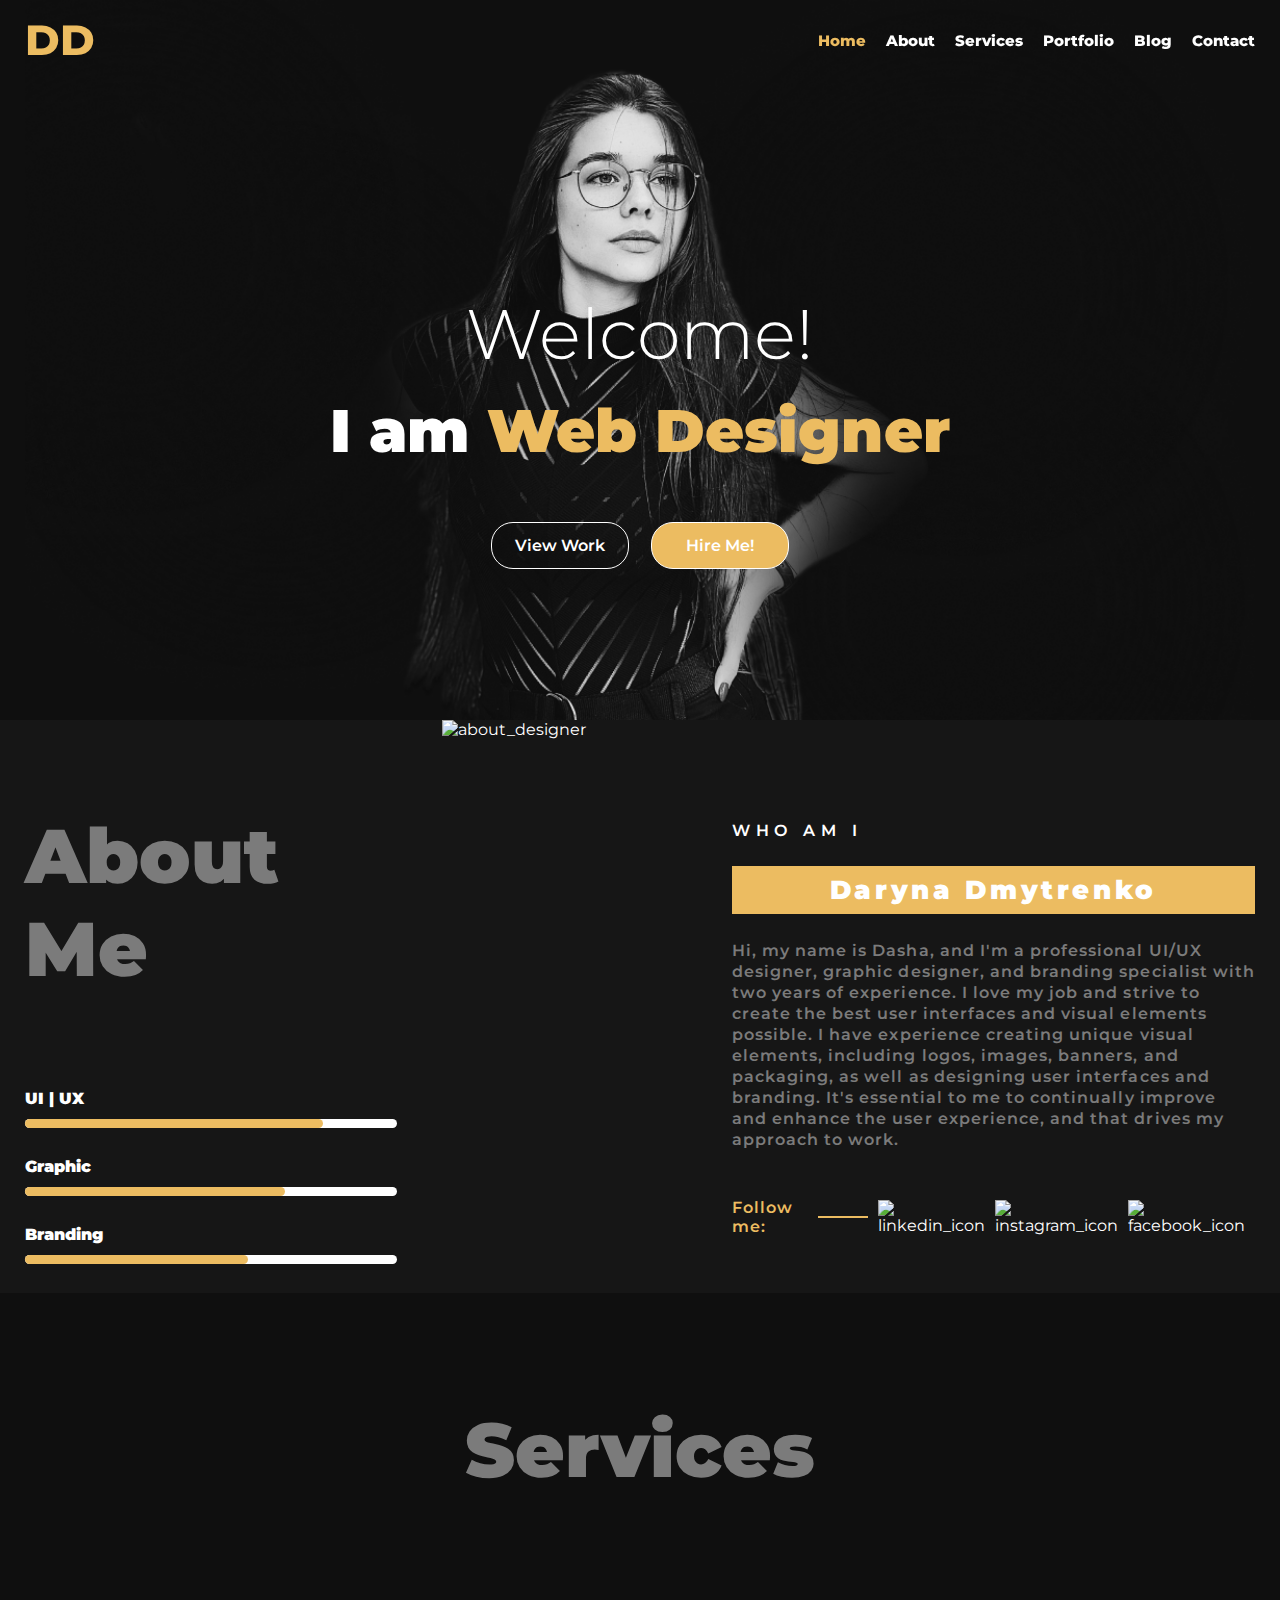
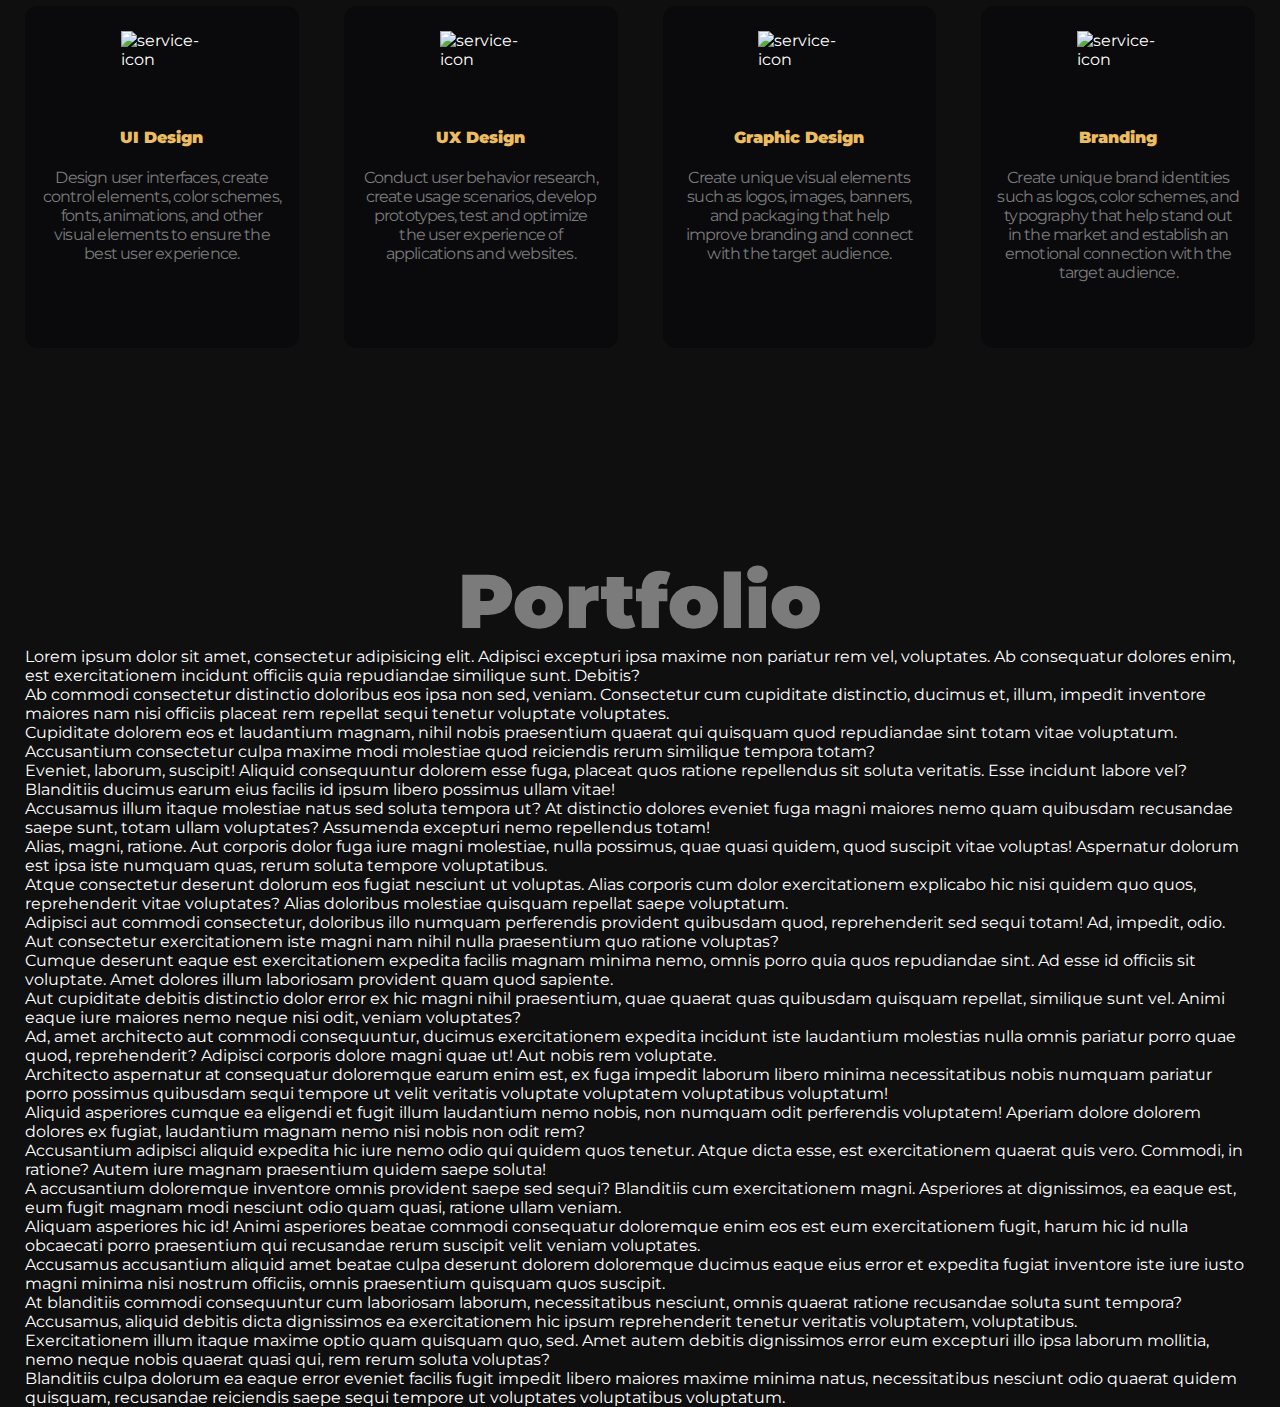
==== commit bdaf6da9: "Added main titles to all completed sections" ====
--- a/index.html
+++ b/index.html
@@ -155,6 +155,13 @@
         </div>
     </div>
 </section>
+<section class="portfolio">
+    <div class="container">
+        <div class="portfolio__wrapper">
+            <h2 class="main-title services__title">Portfolio</h2>
+        </div>
+    </div>
+</section>
 <section class="test">
     <div class="container">
         <div>Lorem ipsum dolor sit amet, consectetur adipisicing elit. Adipisci excepturi ipsa maxime non pariatur rem
--- a/css/styles.css
+++ b/css/styles.css
@@ -368,6 +368,10 @@
 /*MEDIA*/
 @media (max-width: 1024px) {
     /*SECTION ABOUT MEDIA(1024px)*/
+    .about {
+        padding-top: 32px;
+    }
+
     .about__wrapper {
         grid-template-columns: 1fr 1fr;
         margin-top: 27px;
@@ -376,7 +380,6 @@
     /*about block paddings, skills*/
     .main-title.about__title_outer {
         display: block;
-        margin-top: 32px;
         text-align: center;
     }
 
@@ -417,6 +420,12 @@
     .services__list {
         grid-template-columns: 1fr 1fr;
         grid-gap: 45px;
+        margin-top: 42px;
+    }
+
+    .main-title.services__title {
+        text-align: center;
+        margin-top: 42px;
     }
 }
 
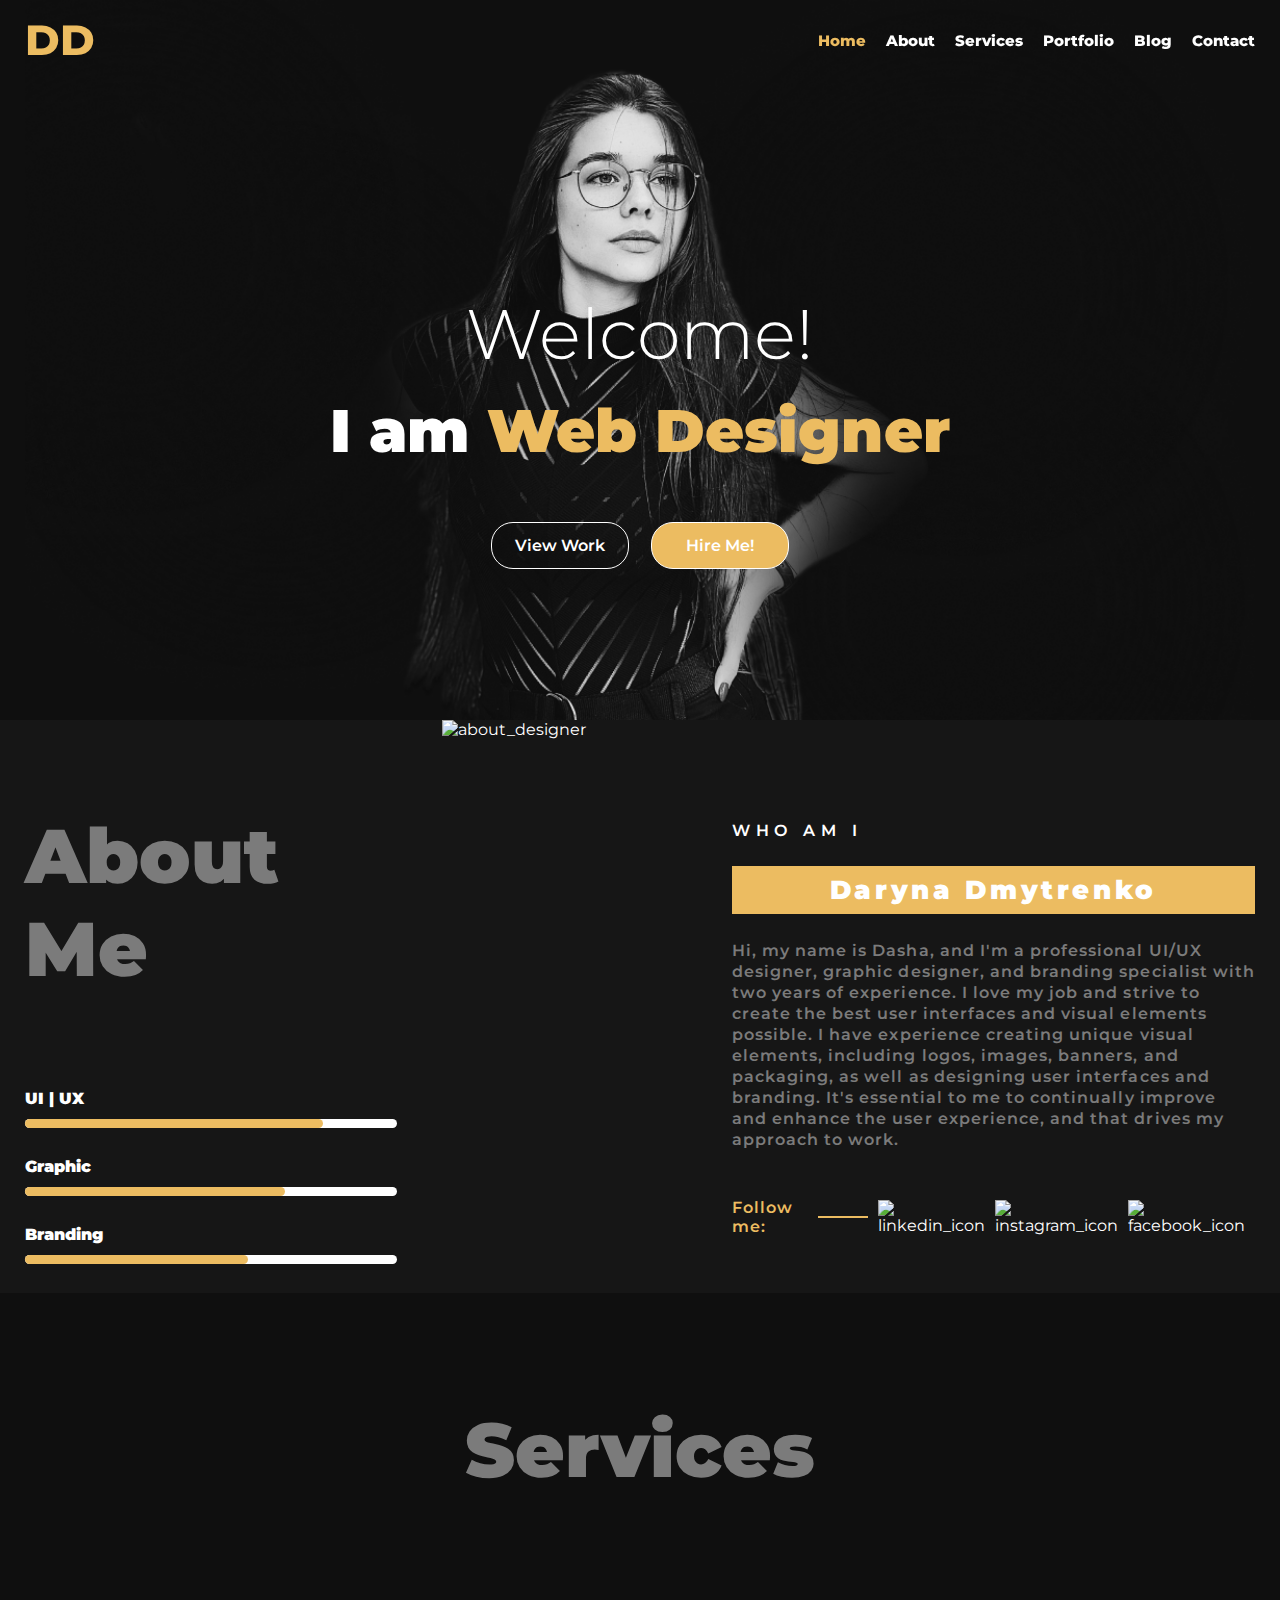
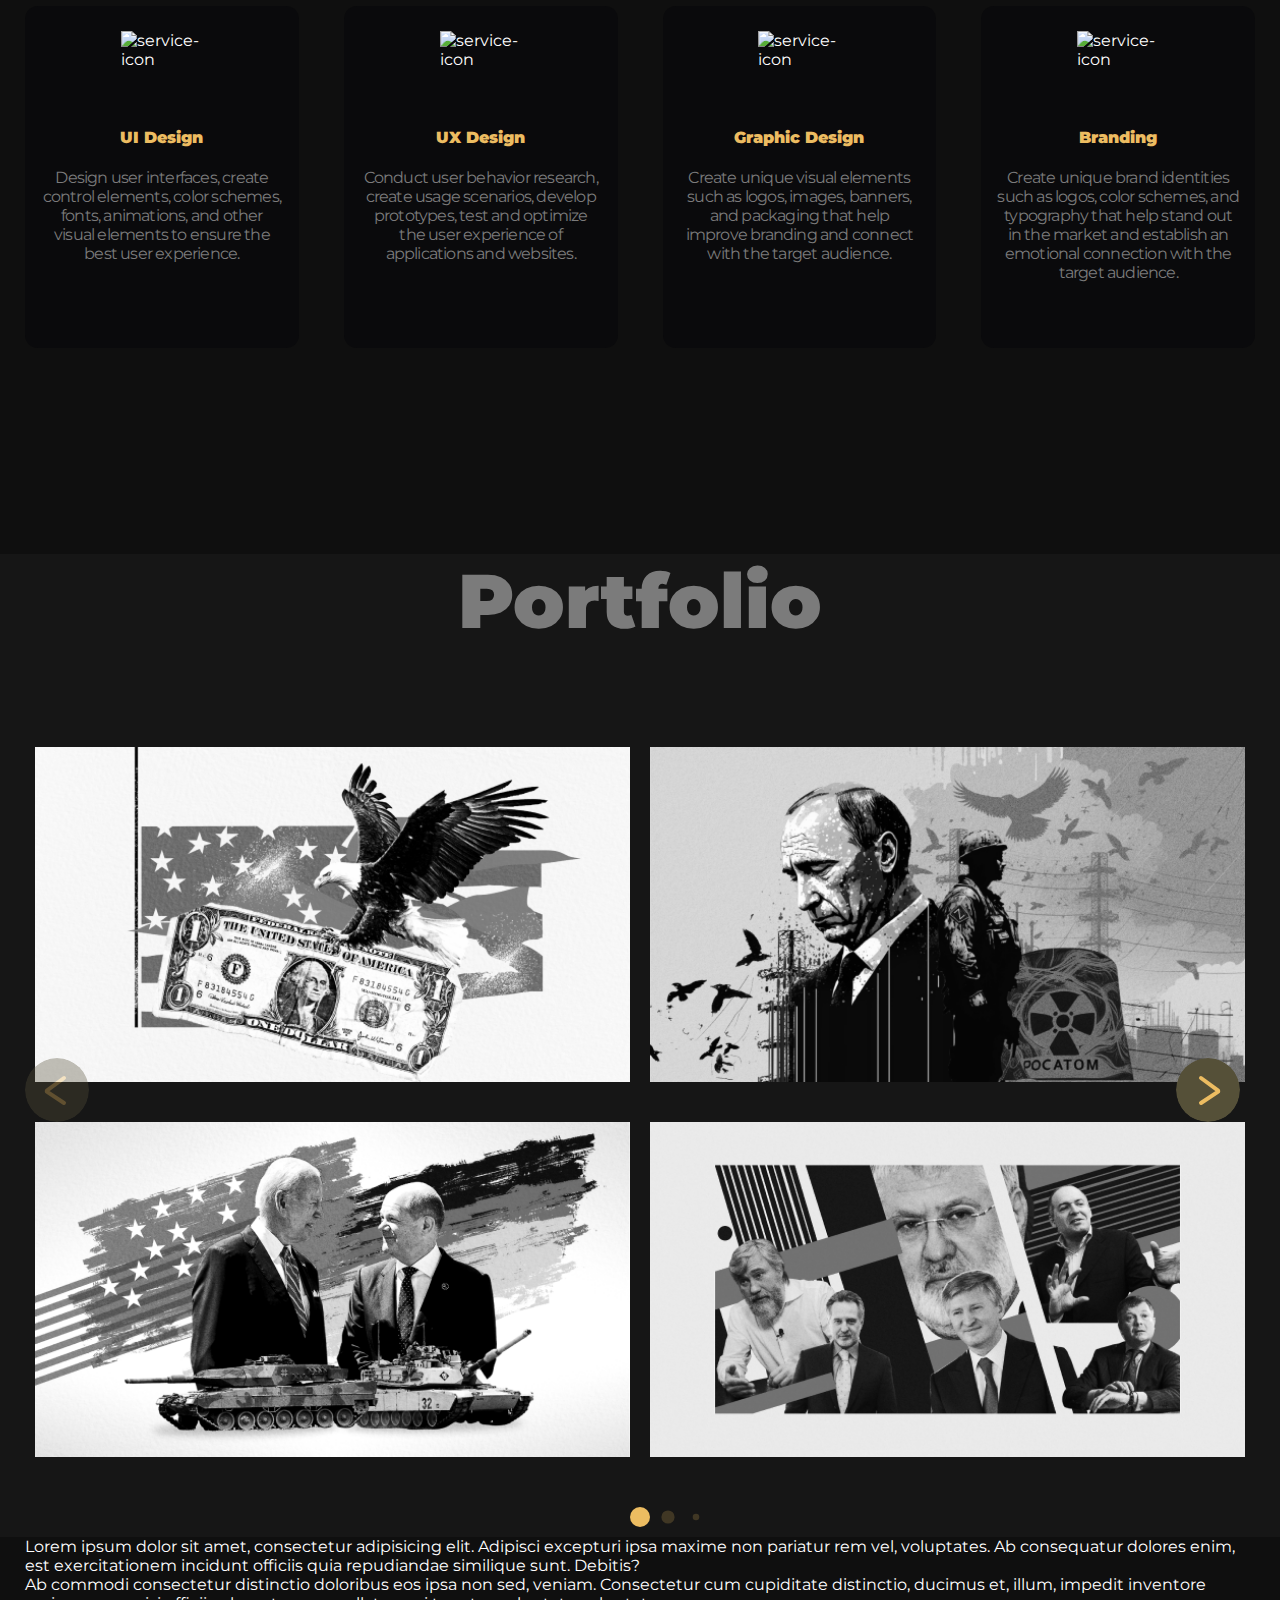
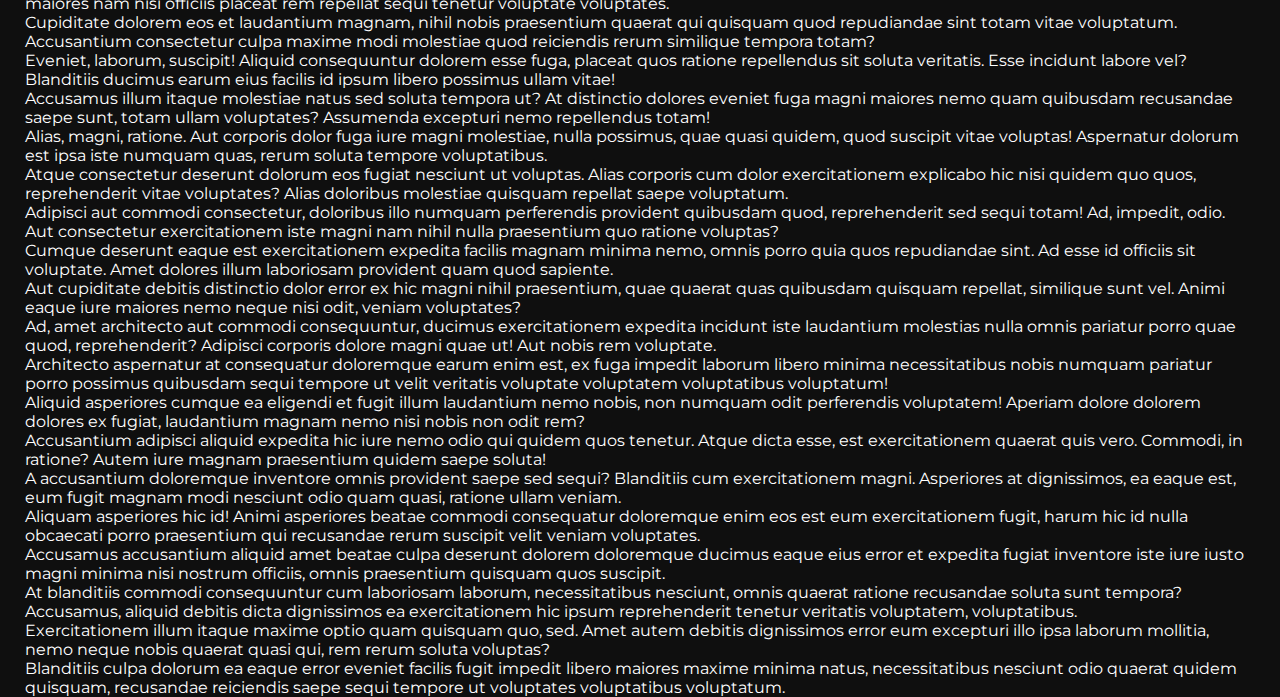
==== commit 10bf25bc: "Added swiper slider" ====
--- a/index.html
+++ b/index.html
@@ -9,6 +9,10 @@
     <link rel="preconnect" href="https://fonts.gstatic.com" crossorigin>
     <link href="https://fonts.googleapis.com/css2?family=Montserrat:ital,wght@0,100;0,200;0,300;0,400;0,500;0,600;0,700;0,800;0,900;1,100;1,200;1,300;1,400;1,500;1,600;1,700;1,800;1,900&display=swap"
           rel="stylesheet">
+    <link
+            rel="stylesheet"
+            href="https://cdn.jsdelivr.net/npm/swiper@10/swiper-bundle.min.css"
+    />
     <link rel="stylesheet" href="css/styles.css">
     <title>Document</title>
 </head>
@@ -159,6 +163,100 @@
     <div class="container">
         <div class="portfolio__wrapper">
             <h2 class="main-title services__title">Portfolio</h2>
+            <div class="portfolio__slider">
+                <!-- If we need navigation buttons -->
+                <div class="swiper-button-prev"></div>
+                <div class="swiper-button-next"></div>
+                <!-- Slider main container -->
+                <div class="graphic-slider swiper">
+                    <!-- Additional required wrapper -->
+                    <div class="graphic-slider__wrapper swiper-wrapper">
+                        <!-- Slides -->
+                        <div class="graphic-slider__slide swiper-slide">
+                            <a href="#" class="graphic-slider__link">
+                                <img src="images/slider-1.png" alt="slider-pic">
+                            </a>
+                        </div>
+                        <div class="graphic-slider__slide swiper-slide">
+                            <a href="#" class="graphic-slider__link">
+                                <img src="images/slider-2.png" alt="slider-pic">
+                            </a>
+                        </div>
+                        <div class="graphic-slider__slide swiper-slide">
+                            <a href="#" class="graphic-slider__link">
+                                <img src="images/slider-3.png" alt="slider-pic">
+                            </a>
+                        </div>
+                        <div class="graphic-slider__slide swiper-slide">
+                            <a href="#" class="graphic-slider__link">
+                                <img src="images/slider-4.png" alt="slider-pic">
+                            </a>
+                        </div>
+                        <div class="graphic-slider__slide swiper-slide">
+                            <a href="#" class="graphic-slider__link">
+                                <img src="images/slider-1.png" alt="slider-pic">
+                            </a>
+                        </div>
+                        <div class="graphic-slider__slide swiper-slide">
+                            <a href="#" class="graphic-slider__link">
+                                <img src="images/slider-2.png" alt="slider-pic">
+                            </a>
+                        </div>
+                        <div class="graphic-slider__slide swiper-slide">
+                            <a href="#" class="graphic-slider__link">
+                                <img src="images/slider-3.png" alt="slider-pic">
+                            </a>
+                        </div>
+                        <div class="graphic-slider__slide swiper-slide">
+                            <a href="#" class="graphic-slider__link">
+                                <img src="images/slider-4.png" alt="slider-pic">
+                            </a>
+                        </div>
+                        <div class="graphic-slider__slide swiper-slide">
+                            <a href="#" class="graphic-slider__link">
+                                <img src="images/slider-1.png" alt="slider-pic">
+                            </a>
+                        </div>
+                        <div class="graphic-slider__slide swiper-slide">
+                            <a href="#" class="graphic-slider__link">
+                                <img src="images/slider-2.png" alt="slider-pic">
+                            </a>
+                        </div>
+                        <div class="graphic-slider__slide swiper-slide">
+                            <a href="#" class="graphic-slider__link">
+                                <img src="images/slider-3.png" alt="slider-pic">
+                            </a>
+                        </div>
+                        <div class="graphic-slider__slide swiper-slide">
+                            <a href="#" class="graphic-slider__link">
+                                <img src="images/slider-4.png" alt="slider-pic">
+                            </a>
+                        </div>
+                        <div class="graphic-slider__slide swiper-slide">
+                            <a href="#" class="graphic-slider__link">
+                                <img src="images/slider-1.png" alt="slider-pic">
+                            </a>
+                        </div>
+                        <div class="graphic-slider__slide swiper-slide">
+                            <a href="#" class="graphic-slider__link">
+                                <img src="images/slider-2.png" alt="slider-pic">
+                            </a>
+                        </div>
+                        <div class="graphic-slider__slide swiper-slide">
+                            <a href="#" class="graphic-slider__link">
+                                <img src="images/slider-3.png" alt="slider-pic">
+                            </a>
+                        </div>
+                        <div class="graphic-slider__slide swiper-slide">
+                            <a href="#" class="graphic-slider__link">
+                                <img src="images/slider-4.png" alt="slider-pic">
+                            </a>
+                        </div>
+                    </div>
+                </div>
+                <!-- If we need pagination -->
+                    <div class="swiper-pagination"></div>
+            </div>
         </div>
     </div>
 </section>
@@ -255,6 +353,7 @@
         </div>
     </div>
 </section>
+<script src="https://cdn.jsdelivr.net/npm/swiper@10/swiper-bundle.min.js"></script>
 <script src="js/main.js"></script>
 </body>
 </html>--- a/css/styles.css
+++ b/css/styles.css
@@ -365,6 +365,12 @@
     letter-spacing: -0.8px;
 }
 
+/*SECTION PORTFOLIO*/
+.portfolio {
+    background: #161616;
+    padding-bottom: 50px;
+}
+
 /*MEDIA*/
 @media (max-width: 1024px) {
     /*SECTION ABOUT MEDIA(1024px)*/
@@ -625,3 +631,114 @@
     /*SECTION SERVICES MEDIA(576px)*/
 
 }
+
+/*Mobile first settings for Swipe slider*/
+@media (min-width: 320px) {
+    /*SECTION PORTFOLIO MEDIA(min-width: 320px)*/
+    /*Portfolio slider*/
+    .graphic-slider__link {
+        color: inherit;
+        display: flex;
+        justify-content: center;
+        align-items: center;
+        margin: 10px;
+    }
+
+    .graphic-slider__link img {
+        width: 100%;
+    }
+
+    .portfolio__slider {
+        position: relative;
+        margin-top: 90px;
+    }
+
+    .graphic-slider .swiper-wrapper {
+        height: 950px;
+    }
+
+    .graphic-slider .swiper-slide {
+        height: calc(100% / 4);
+        overflow: hidden;
+    }
+
+    .swiper-grid-column > .swiper-wrapper {
+        /*flex-direction: row;*/
+    }
+
+    /* Pagination */
+    .portfolio__slider .swiper-pagination {
+        bottom: -40px;
+    }
+
+    /* Bullets */
+    .portfolio__slider .swiper-pagination-bullet {
+        width: 20px;
+        height: 20px;
+        line-height: 20px;
+        font-size: 14px;
+        background-color: #ECBC61;
+    }
+
+    .swiper-button-prev::after,
+    .swiper-button-next::after {
+        display: none;
+    }
+}
+
+@media (min-width: 768px) {
+    /*SECTION PORTFOLIO MEDIA(min-width: 767px)*/
+    /*Portfolio slider*/
+    .graphic-slider .swiper-wrapper {
+        height: 750px;
+    }
+
+    .graphic-slider .swiper-slide {
+        height: calc(100% / 2);
+        overflow: hidden;
+    }
+}
+
+@media (min-width: 1024px) {
+    .swiper-button-prev {
+        top: 47%;
+    }
+
+    .swiper-button-next {
+        top: 47%;
+    }
+
+    /*ARROWS*/
+    .swiper-button-prev,
+    .swiper-button-next {
+        width: 64px;
+        height: 64px;
+        border-radius: 100%;
+        background-position: center;
+        background-repeat: no-repeat;
+    }
+
+    .swiper-button-prev {
+        background-image: url("../images/arrow-prev.svg");
+        left: 0;
+        top: 50%;
+        transform: translateY(-50%);
+    }
+
+    .swiper-button-next {
+        background-image: url("../images/arrow-next.svg");
+        right: 15px;
+        top: 50%;
+        transform: translateY(-50%);
+    }
+}
+
+@media (min-width: 1420px) {
+    .swiper-button-prev {
+        left: -80px;
+    }
+
+    .swiper-button-next {
+        right: -65px;
+    }
+}
